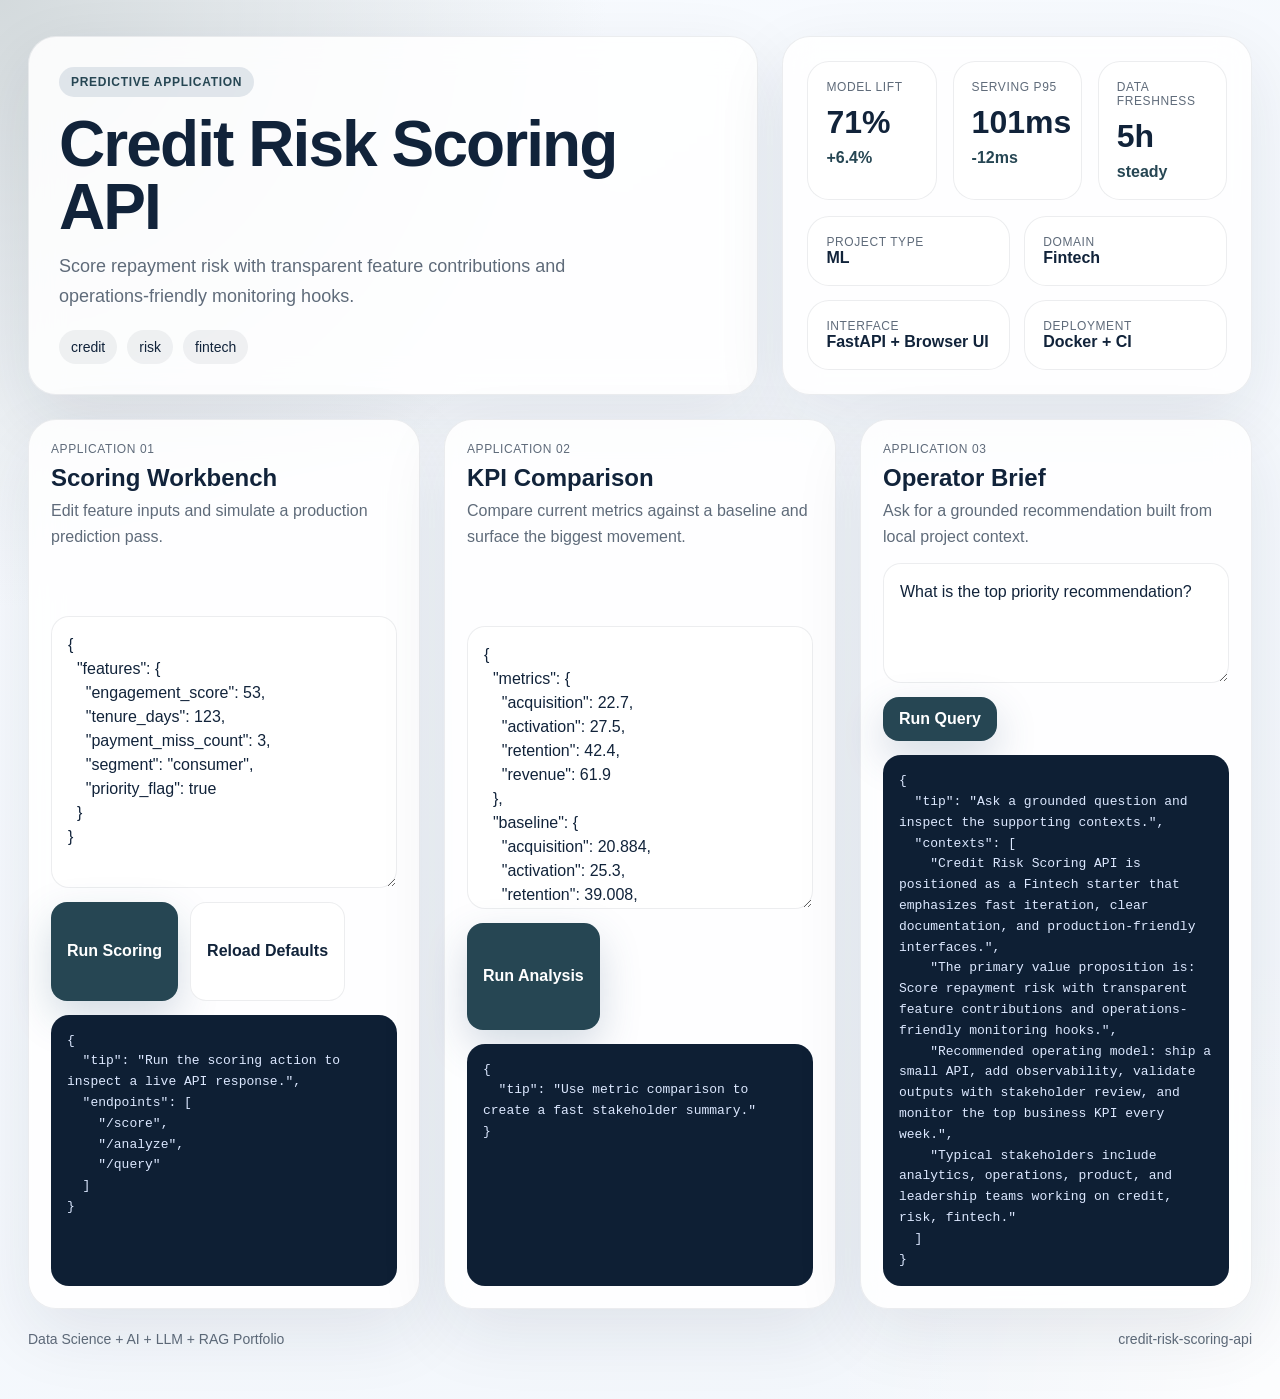
==== src/app/web/index.html @ 9862b462 "Publish production-ready portfolio project" ====
<!doctype html>
        <html lang="en">
        <head>
          <meta charset="utf-8">
          <meta name="viewport" content="width=device-width, initial-scale=1">
          <title>Credit Risk Scoring API</title>
          <link rel="stylesheet" href="./styles.css">
          <style>:root { --accent: #264653; }</style>
        </head>
        <body>
          <div class="page">
            <section class="hero">
              <div class="panel hero-copy">
                <span class="eyebrow">Predictive Application</span>
                <h1 id="project-title">Credit Risk Scoring API</h1>
                <p id="project-summary" class="lead">Score repayment risk with transparent feature contributions and operations-friendly monitoring hooks.</p>
                <ul id="project-tags" class="tag-list">
                  <li>credit</li><li>risk</li><li>fintech</li>
                </ul>
              </div>
              <div class="panel hero-side">
                <div class="metric-grid">
                  <article class='card'><span>Model Lift</span><strong>71%</strong><em>+6.4%</em></article>
<article class='card'><span>Serving P95</span><strong>101ms</strong><em>-12ms</em></article>
<article class='card'><span>Data Freshness</span><strong>5h</strong><em>steady</em></article>
                </div>
                <div class="mini-grid">
                  <article class='mini-card'><span>Project Type</span><strong>ML</strong></article><article class='mini-card'><span>Domain</span><strong>Fintech</strong></article><article class='mini-card'><span>Interface</span><strong>FastAPI + Browser UI</strong></article><article class='mini-card'><span>Deployment</span><strong>Docker + CI</strong></article>
                </div>
              </div>
            </section>
            <section class="app-grid">
              <article class="panel module">
                <div class="module-header">
                  <span>Application 01</span>
                  <h2>Scoring Workbench</h2>
                  <p>Edit feature inputs and simulate a production prediction pass.</p>
                </div>
                <textarea id="score-input"></textarea>
                <div class="button-row">
                  <button id="run-score">Run Scoring</button>
                  <button id="load-defaults" class="secondary" type="button">Reload Defaults</button>
                </div>
                <pre id="score-output"></pre>
              </article>
              <article class="panel module">
                <div class="module-header">
                  <span>Application 02</span>
                  <h2>KPI Comparison</h2>
                  <p>Compare current metrics against a baseline and surface the biggest movement.</p>
                </div>
                <textarea id="analyze-input"></textarea>
                <div class="button-row">
                  <button id="run-analyze">Run Analysis</button>
                </div>
                <pre id="analyze-output"></pre>
              </article>
              <article class="panel module">
                <div class="module-header">
                  <span>Application 03</span>
                  <h2>Operator Brief</h2>
                  <p>Ask for a grounded recommendation built from local project context.</p>
                </div>
                <textarea id="query-input" class="query-input"></textarea>
                <div class="button-row">
                  <button id="run-query">Run Query</button>
                </div>
                <pre id="query-output"></pre>
              </article>
            </section>
            <footer class="footer">
              <span>Data Science + AI + LLM + RAG Portfolio</span>
              <span>credit-risk-scoring-api</span>
            </footer>
          </div>
          <script id="bootstrap-data" type="application/json">{"project": {"slug": "credit-risk-scoring-api", "title": "Credit Risk Scoring API", "project_type": "ml", "domain": "Fintech", "summary": "Score repayment risk with transparent feature contributions and operations-friendly monitoring hooks.", "tags": ["credit", "risk", "fintech"]}, "sample_features": {"engagement_score": 53, "tenure_days": 123, "payment_miss_count": 3, "segment": "consumer", "priority_flag": true}, "sample_metrics": {"acquisition": 22.7, "activation": 27.5, "retention": 42.4, "revenue": 61.9}, "sample_query": "What is the top priority recommendation?", "knowledge_base": ["Credit Risk Scoring API is positioned as a Fintech starter that emphasizes fast iteration, clear documentation, and production-friendly interfaces.", "The primary value proposition is: Score repayment risk with transparent feature contributions and operations-friendly monitoring hooks.", "Recommended operating model: ship a small API, add observability, validate outputs with stakeholder review, and monitor the top business KPI every week.", "Typical stakeholders include analytics, operations, product, and leadership teams working on credit, risk, fintech."], "dashboard_metrics": [{"label": "Model Lift", "value": "71%", "delta": "+6.4%"}, {"label": "Serving P95", "value": "101ms", "delta": "-12ms"}, {"label": "Data Freshness", "value": "5h", "delta": "steady"}]}</script>
          <script src="./app.js"></script>
        </body>
        </html>
---- src/app/web/styles.css ----
:root {
  --accent: #3d5a80;
  --accent-soft: rgba(61, 90, 128, 0.14);
  --bg: #f2f6fb;
  --card: rgba(255, 255, 255, 0.86);
  --line: rgba(16, 32, 51, 0.08);
  --ink: #11233a;
  --muted: #5f6b7a;
  --success: #2a9d8f;
}
* { box-sizing: border-box; }
html, body { margin: 0; min-height: 100%; }
body {
  font-family: "Avenir Next", "Segoe UI", sans-serif;
  color: var(--ink);
  background:
    radial-gradient(circle at top left, color-mix(in srgb, var(--accent) 20%, white), transparent 32%),
    radial-gradient(circle at bottom right, rgba(255,255,255,0.82), transparent 24%),
    linear-gradient(145deg, #f8fbff, var(--bg));
}
.page {
  max-width: 1320px;
  margin: 0 auto;
  padding: 36px 28px 52px;
}
.hero {
  display: grid;
  grid-template-columns: 1.4fr 0.9fr;
  gap: 24px;
  margin-bottom: 24px;
}
.panel {
  background: var(--card);
  border: 1px solid var(--line);
  border-radius: 28px;
  box-shadow: 0 24px 70px rgba(17, 35, 58, 0.09);
  backdrop-filter: blur(16px);
}
.hero-copy {
  padding: 30px;
}
.eyebrow {
  display: inline-flex;
  align-items: center;
  gap: 8px;
  padding: 8px 12px;
  background: var(--accent-soft);
  color: var(--accent);
  border-radius: 999px;
  text-transform: uppercase;
  letter-spacing: 0.06em;
  font-size: 12px;
  font-weight: 700;
}
h1 {
  margin: 16px 0 14px;
  font-size: clamp(2.2rem, 5vw, 4rem);
  line-height: 0.98;
  letter-spacing: -0.03em;
}
.lead {
  font-size: 18px;
  line-height: 1.65;
  color: var(--muted);
  max-width: 60ch;
  margin: 0;
}
.tag-list {
  display: flex;
  flex-wrap: wrap;
  gap: 10px;
  list-style: none;
  margin: 18px 0 0;
  padding: 0;
}
.tag-list li {
  padding: 9px 12px;
  border-radius: 999px;
  background: rgba(17, 35, 58, 0.06);
  color: var(--ink);
  font-size: 14px;
}
.hero-side {
  padding: 24px;
  display: grid;
  gap: 16px;
  align-content: space-between;
}
.metric-grid {
  display: grid;
  grid-template-columns: repeat(3, minmax(0, 1fr));
  gap: 16px;
}
.metric-card,
.mini-card,
.card {
  background: white;
  border: 1px solid var(--line);
  border-radius: 22px;
  padding: 18px;
}
.metric-card span,
.card span,
.mini-card span,
.module-header span {
  display: block;
  color: var(--muted);
  text-transform: uppercase;
  letter-spacing: 0.05em;
  font-size: 12px;
}
.metric-card strong,
.card strong {
  display: block;
  font-size: 32px;
  margin-top: 10px;
}
.metric-card em,
.card em {
  display: inline-block;
  margin-top: 8px;
  font-style: normal;
  color: var(--accent);
  font-weight: 700;
}
.mini-grid {
  display: grid;
  grid-template-columns: repeat(2, minmax(0, 1fr));
  gap: 14px;
}
.app-grid {
  display: grid;
  grid-template-columns: repeat(3, minmax(0, 1fr));
  gap: 24px;
}
.module {
  padding: 22px;
  display: grid;
  gap: 14px;
}
.module-header h2 {
  margin: 8px 0 6px;
  font-size: 24px;
}
.module-header p {
  margin: 0;
  color: var(--muted);
  line-height: 1.6;
}
textarea, input, button {
  font: inherit;
}
textarea {
  width: 100%;
  min-height: 220px;
  resize: vertical;
  border: 1px solid var(--line);
  border-radius: 18px;
  padding: 16px;
  background: rgba(255,255,255,0.92);
  color: var(--ink);
  line-height: 1.5;
}
.query-input {
  min-height: 120px;
}
button {
  border: 0;
  border-radius: 16px;
  background: var(--accent);
  color: white;
  padding: 13px 16px;
  font-weight: 700;
  cursor: pointer;
  box-shadow: 0 16px 40px rgba(61, 90, 128, 0.22);
}
button.secondary {
  background: white;
  color: var(--ink);
  border: 1px solid var(--line);
  box-shadow: none;
}
.button-row {
  display: flex;
  gap: 12px;
  flex-wrap: wrap;
}
pre {
  margin: 0;
  white-space: pre-wrap;
  word-break: break-word;
  background: #0e1f34;
  color: #dce8ff;
  border-radius: 18px;
  padding: 16px;
  min-height: 180px;
  font-size: 13px;
  line-height: 1.6;
  overflow: auto;
}
.footer {
  display: flex;
  justify-content: space-between;
  margin-top: 22px;
  color: var(--muted);
  font-size: 14px;
}
@media (max-width: 1080px) {
  .hero, .app-grid { grid-template-columns: 1fr; }
  .metric-grid { grid-template-columns: 1fr; }
}
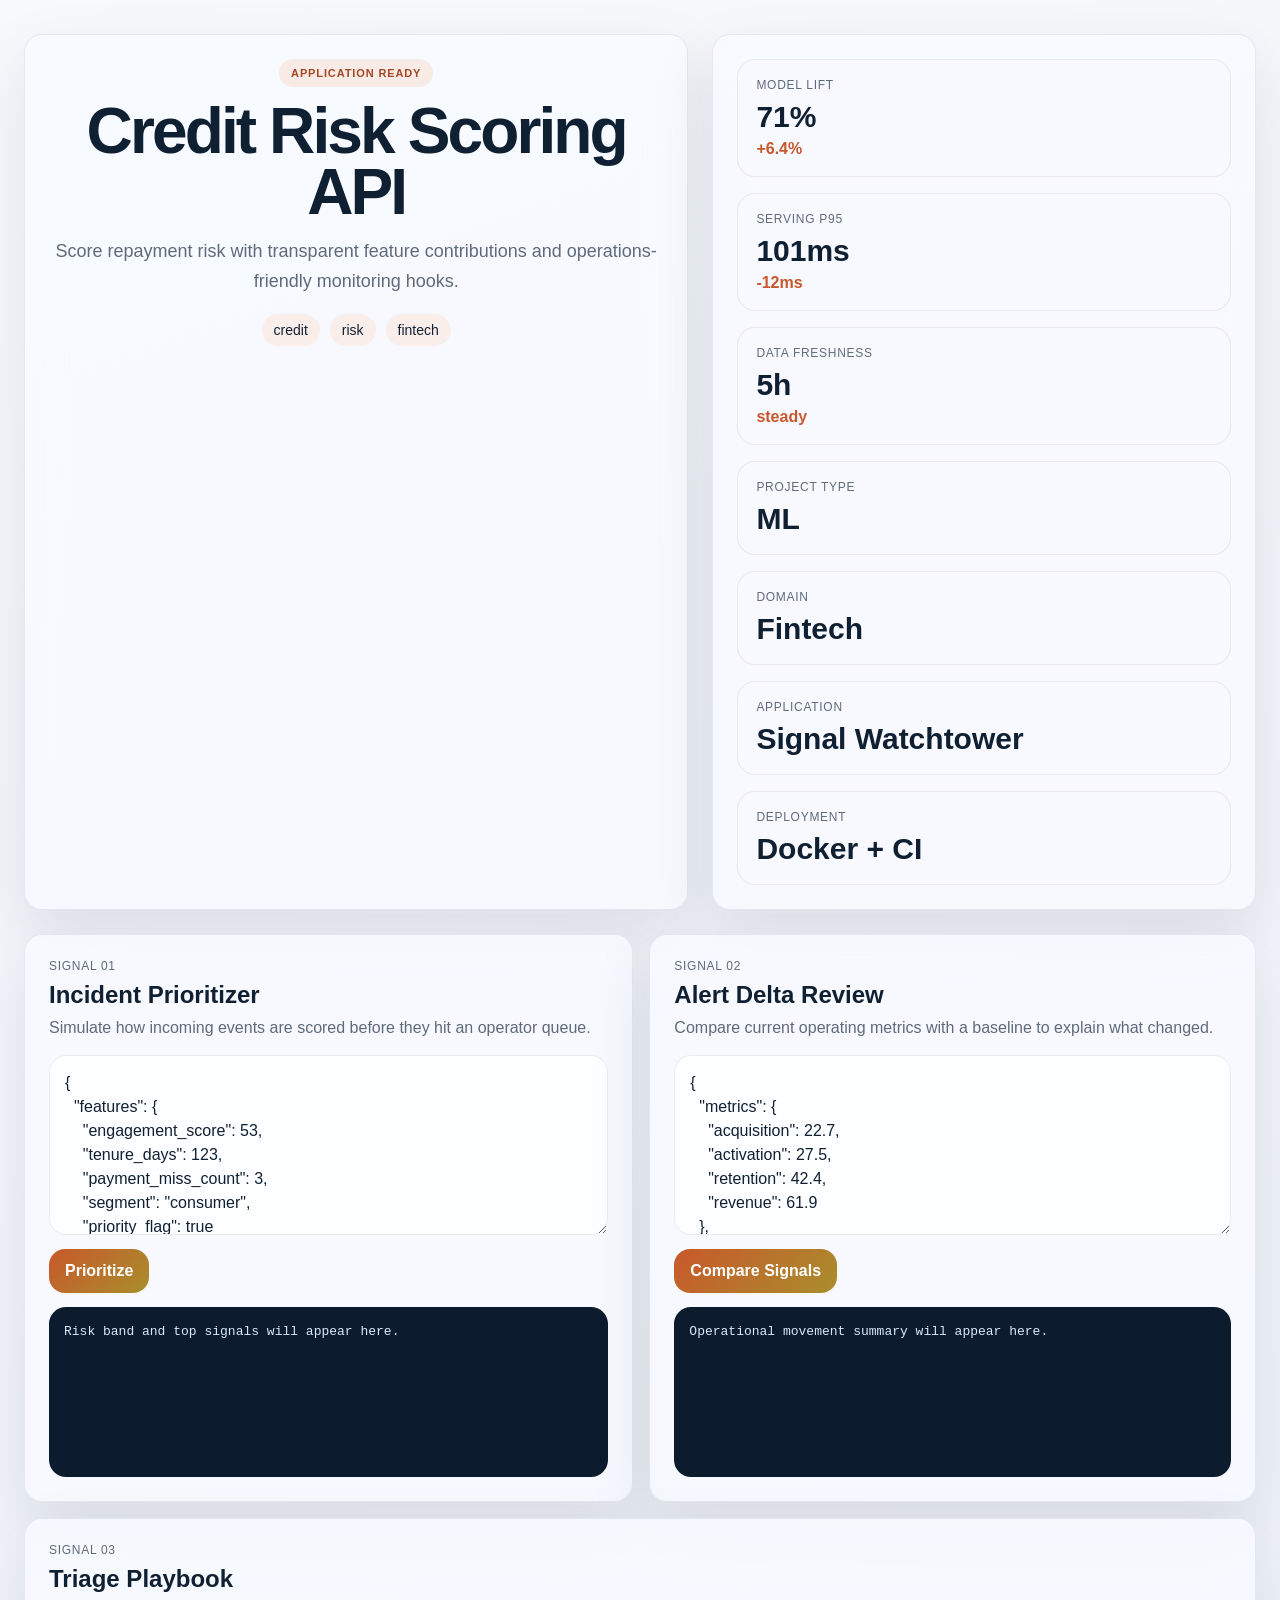
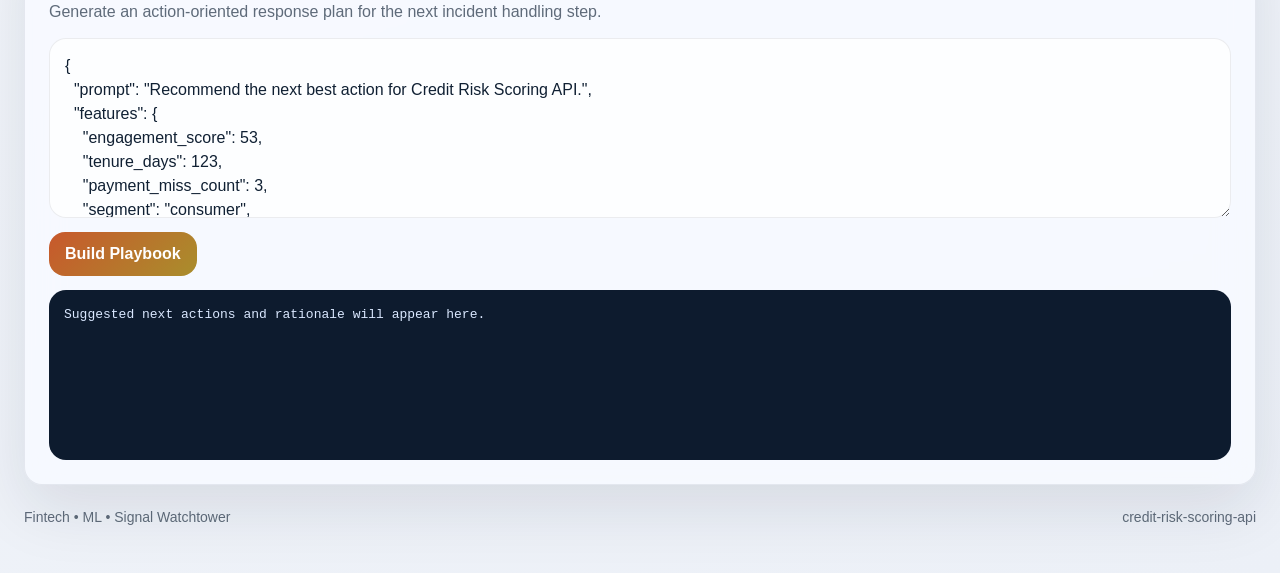
==== commit 8155bedf: "Publish production-ready portfolio project" ====
--- a/src/app/web/index.html
+++ b/src/app/web/index.html
@@ -6,13 +6,12 @@
           <meta name="viewport" content="width=device-width, initial-scale=1">
           <title>Credit Risk Scoring API</title>
           <link rel="stylesheet" href="./styles.css">
-          <style>:root { --accent: #264653; }</style>
         </head>
-        <body>
-          <div class="page">
+        <body class="surface-slate">
+          <div class="page layout-console eyebrow-soft headline-normal modules-3 hero-align-center">
             <section class="hero">
               <div class="panel hero-copy">
-                <span class="eyebrow">Predictive Application</span>
+                <span class="eyebrow" data-health>Signal Watchtower</span>
                 <h1 id="project-title">Credit Risk Scoring API</h1>
                 <p id="project-summary" class="lead">Score repayment risk with transparent feature contributions and operations-friendly monitoring hooks.</p>
                 <ul id="project-tags" class="tag-list">
@@ -26,55 +25,90 @@
 <article class='card'><span>Data Freshness</span><strong>5h</strong><em>steady</em></article>
                 </div>
                 <div class="mini-grid">
-                  <article class='mini-card'><span>Project Type</span><strong>ML</strong></article><article class='mini-card'><span>Domain</span><strong>Fintech</strong></article><article class='mini-card'><span>Interface</span><strong>FastAPI + Browser UI</strong></article><article class='mini-card'><span>Deployment</span><strong>Docker + CI</strong></article>
+                  <article class='mini-card'><span>Project Type</span><strong>ML</strong></article><article class='mini-card'><span>Domain</span><strong>Fintech</strong></article><article class='mini-card'><span>Application</span><strong>Signal Watchtower</strong></article><article class='mini-card'><span>Deployment</span><strong>Docker + CI</strong></article>
                 </div>
               </div>
             </section>
             <section class="app-grid">
-              <article class="panel module">
-                <div class="module-header">
-                  <span>Application 01</span>
-                  <h2>Scoring Workbench</h2>
-                  <p>Edit feature inputs and simulate a production prediction pass.</p>
-                </div>
-                <textarea id="score-input"></textarea>
-                <div class="button-row">
-                  <button id="run-score">Run Scoring</button>
-                  <button id="load-defaults" class="secondary" type="button">Reload Defaults</button>
-                </div>
-                <pre id="score-output"></pre>
-              </article>
-              <article class="panel module">
-                <div class="module-header">
-                  <span>Application 02</span>
-                  <h2>KPI Comparison</h2>
-                  <p>Compare current metrics against a baseline and surface the biggest movement.</p>
-                </div>
-                <textarea id="analyze-input"></textarea>
-                <div class="button-row">
-                  <button id="run-analyze">Run Analysis</button>
-                </div>
-                <pre id="analyze-output"></pre>
-              </article>
-              <article class="panel module">
-                <div class="module-header">
-                  <span>Application 03</span>
-                  <h2>Operator Brief</h2>
-                  <p>Ask for a grounded recommendation built from local project context.</p>
-                </div>
-                <textarea id="query-input" class="query-input"></textarea>
-                <div class="button-row">
-                  <button id="run-query">Run Query</button>
-                </div>
-                <pre id="query-output"></pre>
-              </article>
+              <article class="panel module js-module span-normal">
+          <div class="module-header">
+            <span>Signal 01</span>
+            <h2>Incident Prioritizer</h2>
+            <p>Simulate how incoming events are scored before they hit an operator queue.</p>
+          </div>
+          <textarea class="js-input">{
+  &quot;features&quot;: {
+    &quot;engagement_score&quot;: 53,
+    &quot;tenure_days&quot;: 123,
+    &quot;payment_miss_count&quot;: 3,
+    &quot;segment&quot;: &quot;consumer&quot;,
+    &quot;priority_flag&quot;: true
+  }
+}</textarea>
+          <div class="button-row">
+            <button class="js-run" data-endpoint="/score" data-input-mode="json">Prioritize</button>
+          </div>
+          <pre class="js-output">Risk band and top signals will appear here.</pre>
+        </article>
+<article class="panel module js-module span-normal">
+          <div class="module-header">
+            <span>Signal 02</span>
+            <h2>Alert Delta Review</h2>
+            <p>Compare current operating metrics with a baseline to explain what changed.</p>
+          </div>
+          <textarea class="js-input">{
+  &quot;metrics&quot;: {
+    &quot;acquisition&quot;: 22.7,
+    &quot;activation&quot;: 27.5,
+    &quot;retention&quot;: 42.4,
+    &quot;revenue&quot;: 61.9
+  },
+  &quot;baseline&quot;: {
+    &quot;acquisition&quot;: 20.88,
+    &quot;activation&quot;: 25.3,
+    &quot;retention&quot;: 39.01,
+    &quot;revenue&quot;: 56.95
+  }
+}</textarea>
+          <div class="button-row">
+            <button class="js-run" data-endpoint="/analyze" data-input-mode="json">Compare Signals</button>
+          </div>
+          <pre class="js-output">Operational movement summary will appear here.</pre>
+        </article>
+<article class="panel module js-module span-wide">
+          <div class="module-header">
+            <span>Signal 03</span>
+            <h2>Triage Playbook</h2>
+            <p>Generate an action-oriented response plan for the next incident handling step.</p>
+          </div>
+          <textarea class="js-input">{
+  &quot;prompt&quot;: &quot;Recommend the next best action for Credit Risk Scoring API.&quot;,
+  &quot;features&quot;: {
+    &quot;engagement_score&quot;: 53,
+    &quot;tenure_days&quot;: 123,
+    &quot;payment_miss_count&quot;: 3,
+    &quot;segment&quot;: &quot;consumer&quot;,
+    &quot;priority_flag&quot;: true
+  },
+  &quot;metrics&quot;: {
+    &quot;acquisition&quot;: 22.7,
+    &quot;activation&quot;: 27.5,
+    &quot;retention&quot;: 42.4,
+    &quot;revenue&quot;: 61.9
+  }
+}</textarea>
+          <div class="button-row">
+            <button class="js-run" data-endpoint="/recommend" data-input-mode="json">Build Playbook</button>
+          </div>
+          <pre class="js-output">Suggested next actions and rationale will appear here.</pre>
+        </article>
             </section>
             <footer class="footer">
-              <span>Data Science + AI + LLM + RAG Portfolio</span>
+              <span>Fintech • ML • Signal Watchtower</span>
               <span>credit-risk-scoring-api</span>
             </footer>
           </div>
-          <script id="bootstrap-data" type="application/json">{"project": {"slug": "credit-risk-scoring-api", "title": "Credit Risk Scoring API", "project_type": "ml", "domain": "Fintech", "summary": "Score repayment risk with transparent feature contributions and operations-friendly monitoring hooks.", "tags": ["credit", "risk", "fintech"]}, "sample_features": {"engagement_score": 53, "tenure_days": 123, "payment_miss_count": 3, "segment": "consumer", "priority_flag": true}, "sample_metrics": {"acquisition": 22.7, "activation": 27.5, "retention": 42.4, "revenue": 61.9}, "sample_query": "What is the top priority recommendation?", "knowledge_base": ["Credit Risk Scoring API is positioned as a Fintech starter that emphasizes fast iteration, clear documentation, and production-friendly interfaces.", "The primary value proposition is: Score repayment risk with transparent feature contributions and operations-friendly monitoring hooks.", "Recommended operating model: ship a small API, add observability, validate outputs with stakeholder review, and monitor the top business KPI every week.", "Typical stakeholders include analytics, operations, product, and leadership teams working on credit, risk, fintech."], "dashboard_metrics": [{"label": "Model Lift", "value": "71%", "delta": "+6.4%"}, {"label": "Serving P95", "value": "101ms", "delta": "-12ms"}, {"label": "Data Freshness", "value": "5h", "delta": "steady"}]}</script>
+          <script id="bootstrap-data" type="application/json">{"project": {"slug": "credit-risk-scoring-api", "title": "Credit Risk Scoring API", "project_type": "ml", "domain": "Fintech", "summary": "Score repayment risk with transparent feature contributions and operations-friendly monitoring hooks.", "tags": ["credit", "risk", "fintech"]}, "app_archetype": "watchtower", "ui_profile": {"layout": "console", "surface": "slate", "font_stack": "\"Space Grotesk\", \"Segoe UI\", sans-serif", "radius": 27, "shadow": 63, "eyebrow_style": "soft", "module_columns": 3, "hero_align": "center", "headline_mode": "normal"}, "app_modules": [{"label": "Signal 01", "title": "Incident Prioritizer", "description": "Simulate how incoming events are scored before they hit an operator queue.", "endpoint": "/score", "input_mode": "json", "cta": "Prioritize", "prefill": "{\n  \"features\": {\n    \"engagement_score\": 53,\n    \"tenure_days\": 123,\n    \"payment_miss_count\": 3,\n    \"segment\": \"consumer\",\n    \"priority_flag\": true\n  }\n}", "hint": "Risk band and top signals will appear here.", "span": "normal"}, {"label": "Signal 02", "title": "Alert Delta Review", "description": "Compare current operating metrics with a baseline to explain what changed.", "endpoint": "/analyze", "input_mode": "json", "cta": "Compare Signals", "prefill": "{\n  \"metrics\": {\n    \"acquisition\": 22.7,\n    \"activation\": 27.5,\n    \"retention\": 42.4,\n    \"revenue\": 61.9\n  },\n  \"baseline\": {\n    \"acquisition\": 20.88,\n    \"activation\": 25.3,\n    \"retention\": 39.01,\n    \"revenue\": 56.95\n  }\n}", "hint": "Operational movement summary will appear here.", "span": "normal"}, {"label": "Signal 03", "title": "Triage Playbook", "description": "Generate an action-oriented response plan for the next incident handling step.", "endpoint": "/recommend", "input_mode": "json", "cta": "Build Playbook", "prefill": "{\n  \"prompt\": \"Recommend the next best action for Credit Risk Scoring API.\",\n  \"features\": {\n    \"engagement_score\": 53,\n    \"tenure_days\": 123,\n    \"payment_miss_count\": 3,\n    \"segment\": \"consumer\",\n    \"priority_flag\": true\n  },\n  \"metrics\": {\n    \"acquisition\": 22.7,\n    \"activation\": 27.5,\n    \"retention\": 42.4,\n    \"revenue\": 61.9\n  }\n}", "hint": "Suggested next actions and rationale will appear here.", "span": "wide"}], "sample_features": {"engagement_score": 53, "tenure_days": 123, "payment_miss_count": 3, "segment": "consumer", "priority_flag": true}, "sample_metrics": {"acquisition": 22.7, "activation": 27.5, "retention": 42.4, "revenue": 61.9}, "knowledge_base": ["Credit Risk Scoring API is positioned as a Fintech starter that emphasizes fast iteration, clear documentation, and production-friendly interfaces.", "The primary value proposition is: Score repayment risk with transparent feature contributions and operations-friendly monitoring hooks.", "Recommended operating model: ship a small API, add observability, validate outputs with stakeholder review, and monitor the top business KPI every week.", "Typical stakeholders include analytics, operations, product, and leadership teams working on credit, risk, fintech."], "dashboard_metrics": [{"label": "Model Lift", "value": "71%", "delta": "+6.4%"}, {"label": "Serving P95", "value": "101ms", "delta": "-12ms"}, {"label": "Data Freshness", "value": "5h", "delta": "steady"}]}</script>
           <script src="./app.js"></script>
         </body>
         </html>
--- a/src/app/web/styles.css
+++ b/src/app/web/styles.css
@@ -1,141 +1,185 @@
 
 :root {
-  --accent: #3d5a80;
-  --accent-soft: rgba(61, 90, 128, 0.14);
-  --bg: #f2f6fb;
+  --accent: #c8582c;
+  --accent-2: #a98e2c;
+  --accent-soft: color-mix(in srgb, var(--accent) 18%, white);
+  --radius: 27px;
+  --shadow-size: 63px;
+  --font-stack: "Space Grotesk", "Segoe UI", sans-serif;
+  --bg: #f4f7fb;
   --card: rgba(255, 255, 255, 0.86);
   --line: rgba(16, 32, 51, 0.08);
-  --ink: #11233a;
+  --ink: #102033;
   --muted: #5f6b7a;
-  --success: #2a9d8f;
+  --output-bg: #0d1b2e;
+  --output-ink: #dae8ff;
 }
 * { box-sizing: border-box; }
 html, body { margin: 0; min-height: 100%; }
 body {
-  font-family: "Avenir Next", "Segoe UI", sans-serif;
+  font-family: var(--font-stack);
   color: var(--ink);
-  background:
-    radial-gradient(circle at top left, color-mix(in srgb, var(--accent) 20%, white), transparent 32%),
-    radial-gradient(circle at bottom right, rgba(255,255,255,0.82), transparent 24%),
-    linear-gradient(145deg, #f8fbff, var(--bg));
+  background: linear-gradient(145deg, #f8fbff, var(--bg));
+}
+body.surface-mist {
+  --bg: #eef4fb;
+  background:
+    radial-gradient(circle at top left, color-mix(in srgb, var(--accent) 18%, white), transparent 34%),
+    linear-gradient(145deg, #fbfdff, var(--bg));
+}
+body.surface-aurora {
+  --bg: #edf1ff;
+  background:
+    radial-gradient(circle at 0% 0%, color-mix(in srgb, var(--accent) 22%, white), transparent 38%),
+    radial-gradient(circle at 100% 100%, color-mix(in srgb, var(--accent-2) 20%, white), transparent 28%),
+    linear-gradient(135deg, #f7f8ff, var(--bg));
+}
+body.surface-sand {
+  --bg: #f5efe8;
+  --card: rgba(255, 251, 246, 0.9);
+  background:
+    linear-gradient(135deg, rgba(255,255,255,0.82), rgba(245, 239, 232, 0.98)),
+    radial-gradient(circle at top right, color-mix(in srgb, var(--accent) 16%, white), transparent 32%);
+}
+body.surface-slate {
+  --bg: #ecf0f7;
+  --card: rgba(248, 250, 255, 0.88);
+  background:
+    linear-gradient(160deg, #f7f9fc, var(--bg)),
+    radial-gradient(circle at bottom left, color-mix(in srgb, var(--accent-2) 16%, white), transparent 34%);
+}
+body.surface-paper {
+  --bg: #f8f8f4;
+  --card: rgba(255,255,255,0.93);
+  background:
+    linear-gradient(180deg, #fffefb, var(--bg));
+}
+body.surface-ink {
+  --bg: #0f1726;
+  --card: rgba(15, 23, 38, 0.88);
+  --line: rgba(226, 238, 255, 0.1);
+  --ink: #f5f8ff;
+  --muted: #b4c0cf;
+  --output-bg: rgba(255,255,255,0.06);
+  --output-ink: #f5f8ff;
+  background:
+    radial-gradient(circle at top left, color-mix(in srgb, var(--accent) 28%, transparent), transparent 42%),
+    linear-gradient(145deg, #09111d, var(--bg));
 }
 .page {
-  max-width: 1320px;
+  max-width: 1360px;
   margin: 0 auto;
-  padding: 36px 28px 52px;
-}
-.hero {
-  display: grid;
-  grid-template-columns: 1.4fr 0.9fr;
+  padding: 34px 24px 48px;
+  display: grid;
   gap: 24px;
-  margin-bottom: 24px;
 }
 .panel {
   background: var(--card);
   border: 1px solid var(--line);
-  border-radius: 28px;
-  box-shadow: 0 24px 70px rgba(17, 35, 58, 0.09);
-  backdrop-filter: blur(16px);
-}
-.hero-copy {
-  padding: 30px;
+  border-radius: var(--radius);
+  box-shadow: 0 24px var(--shadow-size) rgba(16, 32, 51, 0.1);
+  backdrop-filter: blur(18px);
+}
+.hero {
+  display: grid;
+  gap: 24px;
+}
+.hero-copy,
+.hero-side,
+.module {
+  padding: 24px;
 }
 .eyebrow {
   display: inline-flex;
   align-items: center;
   gap: 8px;
   padding: 8px 12px;
+  border-radius: 999px;
   background: var(--accent-soft);
   color: var(--accent);
-  border-radius: 999px;
   text-transform: uppercase;
-  letter-spacing: 0.06em;
-  font-size: 12px;
-  font-weight: 700;
+  letter-spacing: 0.08em;
+  font-size: 11px;
+  font-weight: 800;
+}
+.page.eyebrow-outline .eyebrow {
+  background: transparent;
+  border: 1px solid color-mix(in srgb, var(--accent) 40%, white);
+}
+.page.eyebrow-soft .eyebrow {
+  background: color-mix(in srgb, var(--accent) 12%, white);
+  color: color-mix(in srgb, var(--accent) 82%, black);
 }
 h1 {
-  margin: 16px 0 14px;
-  font-size: clamp(2.2rem, 5vw, 4rem);
-  line-height: 0.98;
-  letter-spacing: -0.03em;
-}
+  margin: 14px 0 12px;
+  font-size: clamp(2.2rem, 5vw, 4.4rem);
+  line-height: 0.96;
+  letter-spacing: -0.045em;
+}
+.page.headline-compact h1 { max-width: 10ch; }
+.page.headline-tall h1 { line-height: 1.03; font-size: clamp(2.4rem, 5vw, 4.8rem); }
 .lead {
+  margin: 0;
   font-size: 18px;
-  line-height: 1.65;
+  line-height: 1.68;
   color: var(--muted);
-  max-width: 60ch;
-  margin: 0;
+  max-width: 62ch;
 }
 .tag-list {
+  list-style: none;
   display: flex;
   flex-wrap: wrap;
   gap: 10px;
-  list-style: none;
   margin: 18px 0 0;
   padding: 0;
 }
 .tag-list li {
-  padding: 9px 12px;
+  padding: 8px 12px;
   border-radius: 999px;
-  background: rgba(17, 35, 58, 0.06);
+  background: color-mix(in srgb, var(--accent) 10%, white);
   color: var(--ink);
   font-size: 14px;
 }
 .hero-side {
-  padding: 24px;
   display: grid;
   gap: 16px;
-  align-content: space-between;
-}
-.metric-grid {
-  display: grid;
-  grid-template-columns: repeat(3, minmax(0, 1fr));
+}
+.metric-grid,
+.mini-grid,
+.app-grid {
+  display: grid;
   gap: 16px;
 }
-.metric-card,
-.mini-card,
-.card {
-  background: white;
+.card,
+.mini-card {
+  background: color-mix(in srgb, var(--card) 92%, white);
   border: 1px solid var(--line);
-  border-radius: 22px;
+  border-radius: calc(var(--radius) - 8px);
   padding: 18px;
 }
-.metric-card span,
 .card span,
 .mini-card span,
 .module-header span {
   display: block;
   color: var(--muted);
   text-transform: uppercase;
-  letter-spacing: 0.05em;
+  letter-spacing: 0.06em;
   font-size: 12px;
 }
-.metric-card strong,
-.card strong {
+.card strong,
+.mini-card strong {
   display: block;
-  font-size: 32px;
-  margin-top: 10px;
-}
-.metric-card em,
+  margin-top: 8px;
+  font-size: 30px;
+}
 .card em {
   display: inline-block;
-  margin-top: 8px;
+  margin-top: 6px;
   font-style: normal;
   color: var(--accent);
   font-weight: 700;
 }
-.mini-grid {
-  display: grid;
-  grid-template-columns: repeat(2, minmax(0, 1fr));
-  gap: 14px;
-}
-.app-grid {
-  display: grid;
-  grid-template-columns: repeat(3, minmax(0, 1fr));
-  gap: 24px;
-}
 .module {
-  padding: 22px;
   display: grid;
   gap: 14px;
 }
@@ -148,65 +192,157 @@
   color: var(--muted);
   line-height: 1.6;
 }
-textarea, input, button {
+textarea,
+button {
   font: inherit;
 }
 textarea {
   width: 100%;
-  min-height: 220px;
+  min-height: 180px;
   resize: vertical;
   border: 1px solid var(--line);
-  border-radius: 18px;
-  padding: 16px;
-  background: rgba(255,255,255,0.92);
+  border-radius: calc(var(--radius) - 10px);
+  padding: 15px;
+  background: rgba(255,255,255,0.82);
   color: var(--ink);
   line-height: 1.5;
 }
-.query-input {
-  min-height: 120px;
+body.surface-ink textarea {
+  background: rgba(255,255,255,0.05);
+}
+.module-input-text {
+  min-height: 110px;
+}
+.button-row {
+  display: flex;
+  flex-wrap: wrap;
+  gap: 10px;
 }
 button {
   border: 0;
   border-radius: 16px;
-  background: var(--accent);
+  background: linear-gradient(135deg, var(--accent), var(--accent-2));
   color: white;
   padding: 13px 16px;
   font-weight: 700;
   cursor: pointer;
-  box-shadow: 0 16px 40px rgba(61, 90, 128, 0.22);
-}
-button.secondary {
-  background: white;
-  color: var(--ink);
-  border: 1px solid var(--line);
-  box-shadow: none;
-}
-.button-row {
-  display: flex;
-  gap: 12px;
-  flex-wrap: wrap;
 }
 pre {
   margin: 0;
   white-space: pre-wrap;
   word-break: break-word;
-  background: #0e1f34;
-  color: #dce8ff;
-  border-radius: 18px;
-  padding: 16px;
-  min-height: 180px;
+  background: var(--output-bg);
+  color: var(--output-ink);
+  border-radius: calc(var(--radius) - 10px);
+  padding: 15px;
+  min-height: 170px;
+  line-height: 1.58;
   font-size: 13px;
-  line-height: 1.6;
   overflow: auto;
 }
 .footer {
   display: flex;
   justify-content: space-between;
-  margin-top: 22px;
   color: var(--muted);
   font-size: 14px;
 }
-@media (max-width: 1080px) {
-  .hero, .app-grid { grid-template-columns: 1fr; }
-  .metric-grid { grid-template-columns: 1fr; }
-}
+.page.layout-horizon .hero {
+  grid-template-columns: 1.45fr 1fr;
+  align-items: stretch;
+}
+.page.layout-horizon.modules-2 .app-grid,
+.page.layout-horizon.modules-3 .app-grid {
+  grid-template-columns: repeat(3, minmax(0, 1fr));
+}
+.page.layout-rail .hero {
+  grid-template-columns: 0.92fr 1.08fr;
+}
+.page.layout-rail .hero-copy {
+  padding-top: 34px;
+}
+.page.layout-rail .app-grid {
+  grid-template-columns: repeat(2, minmax(0, 1fr));
+}
+.page.layout-folio .hero {
+  grid-template-columns: 1fr;
+}
+.page.layout-folio .hero-copy {
+  text-align: center;
+}
+.page.layout-folio .lead {
+  margin-inline: auto;
+}
+.page.layout-folio .tag-list {
+  justify-content: center;
+}
+.page.layout-folio .metric-grid {
+  grid-template-columns: repeat(3, minmax(0, 1fr));
+}
+.page.layout-folio .mini-grid {
+  grid-template-columns: repeat(4, minmax(0, 1fr));
+}
+.page.layout-folio .app-grid {
+  grid-template-columns: repeat(2, minmax(0, 1fr));
+}
+.page.layout-board .hero {
+  grid-template-columns: 1fr;
+}
+.page.layout-board .hero-side {
+  grid-template-columns: 1.2fr 0.8fr;
+  align-items: start;
+}
+.page.layout-board .metric-grid {
+  grid-template-columns: repeat(3, minmax(0, 1fr));
+}
+.page.layout-board .app-grid {
+  grid-template-columns: repeat(4, minmax(0, 1fr));
+}
+.page.layout-stack .hero {
+  grid-template-columns: 1fr;
+}
+.page.layout-stack .hero-side {
+  grid-template-columns: repeat(2, minmax(0, 1fr));
+}
+.page.layout-stack .app-grid {
+  grid-template-columns: repeat(3, minmax(0, 1fr));
+}
+.page.layout-console .hero {
+  grid-template-columns: 1.1fr 0.9fr;
+}
+.page.layout-console .panel,
+.page.layout-console .card,
+.page.layout-console .mini-card {
+  border-radius: 18px;
+}
+.page.modules-2 .app-grid {
+  grid-template-columns: repeat(2, minmax(0, 1fr));
+}
+.module.span-wide {
+  grid-column: span 2;
+}
+.hero-align-center .hero-copy {
+  text-align: center;
+}
+.hero-align-center .lead,
+.hero-align-center .tag-list {
+  margin-inline: auto;
+  justify-content: center;
+}
+@media (max-width: 1120px) {
+  .page.layout-horizon .hero,
+  .page.layout-rail .hero,
+  .page.layout-console .hero,
+  .page.layout-board .hero-side,
+  .page.layout-folio .mini-grid,
+  .page.layout-stack .hero-side,
+  .page.modules-2 .app-grid,
+  .page.layout-board .app-grid,
+  .page.layout-stack .app-grid,
+  .page.layout-horizon.modules-3 .app-grid,
+  .page.layout-folio .app-grid {
+    grid-template-columns: 1fr;
+  }
+  .module.span-wide {
+    grid-column: auto;
+  }
+}
